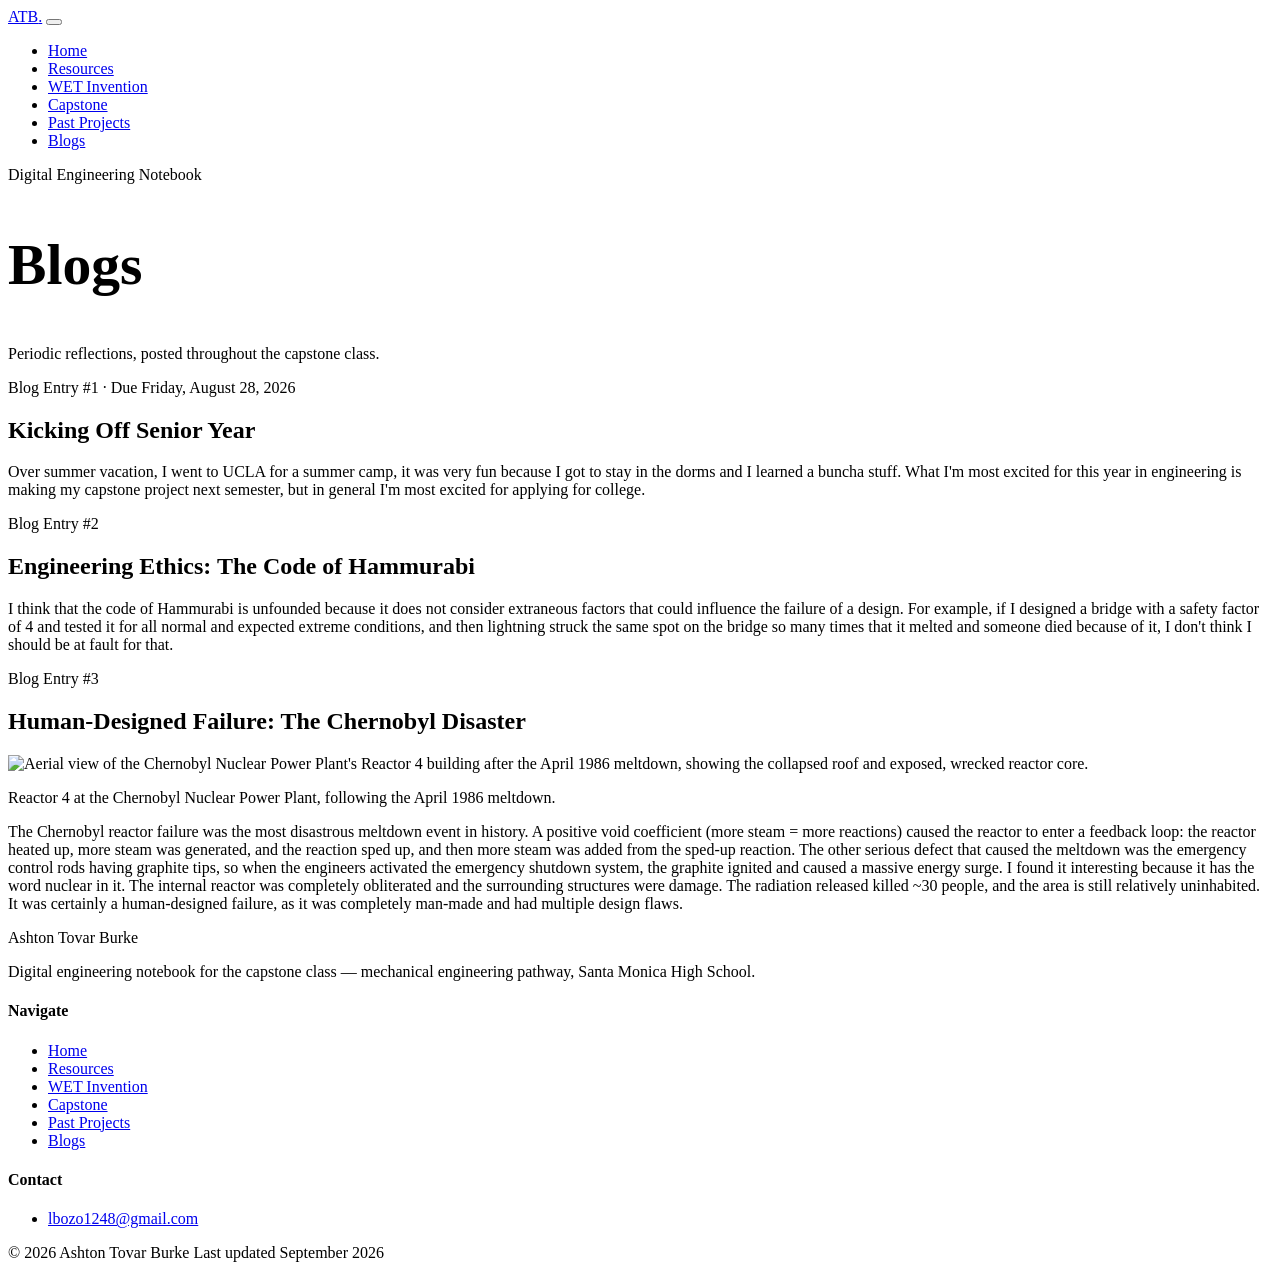
==== blogs.html @ a6df66a4 "Add files via upload" ====
<!doctype html>
<html lang="en">
<head>
  <meta charset="UTF-8" />
  <meta name="viewport" content="width=device-width, initial-scale=1.0" />
  <title>Blogs — Engineering Notebook</title>
  <link rel="stylesheet" href="assets/css/style.css" />
</head>
<body>

  <header class="site-header">
    <nav class="nav-wrap">
      <a class="brand" href="index.html">ATB<span class="brand-dot">.</span></a>
      <button class="nav-toggle" aria-label="Toggle navigation" aria-expanded="false">
        <span></span>
      </button>
      <ul class="nav-links">
        <li><a href="index.html">Home</a></li>
        <li><a href="resources.html">Resources</a></li>
        <li><a href="wet-invention.html">WET Invention</a></li>
        <li><a href="capstone.html">Capstone</a></li>
        <li><a href="past-projects.html">Past Projects</a></li>
        <li><a href="blogs.html" aria-current="page">Blogs</a></li>
      </ul>
    </nav>
  </header>

  <section class="band">
    <div class="band-inner reveal">
      <p class="eyebrow">Digital Engineering Notebook</p>
      <h1 class="display" style="font-size:clamp(2rem,6vw,3.6rem);">Blogs</h1>
      <p class="lede" style="margin-top:16px;">Periodic reflections, posted throughout the capstone class.</p>
    </div>
  </section>

  <section class="band band--tint">
    <div class="band-inner">
      <article class="blog-entry reveal card">
        <p class="blog-meta">Blog Entry #1 &middot; Due Friday, August 28, 2026</p>
        <h2>Kicking Off Senior Year</h2>
        <p>
          Over summer vacation, I went to UCLA for a summer camp, it was very fun because I got
          to stay in the dorms and I learned a buncha stuff. What I'm most excited for this year
          in engineering is making my capstone project next semester, but in general I'm most
          excited for applying for college.
        </p>
      </article>

      <article class="blog-entry reveal card">
        <p class="blog-meta">Blog Entry #2</p>
        <h2>Engineering Ethics: The Code of Hammurabi</h2>
        <p>
          I think that the code of Hammurabi is unfounded because it does not consider extraneous
          factors that could influence the failure of a design. For example, if I designed a
          bridge with a safety factor of 4 and tested it for all normal and expected extreme
          conditions, and then lightning struck the same spot on the bridge so many times that it
          melted and someone died because of it, I don't think I should be at fault for that.
        </p>
      </article>

      <article class="blog-entry reveal card">
        <p class="blog-meta">Blog Entry #3</p>
        <h2>Human-Designed Failure: The Chernobyl Disaster</h2>
        <img src="assets/img/chernobyl-reactor-4.webp" alt="Aerial view of the Chernobyl Nuclear Power Plant's Reactor 4 building after the April 1986 meltdown, showing the collapsed roof and exposed, wrecked reactor core." />
        <p class="blog-caption">Reactor 4 at the Chernobyl Nuclear Power Plant, following the April 1986 meltdown.</p>
        <p>
          The Chernobyl reactor failure was the most disastrous meltdown event in history. A
          positive void coefficient (more steam = more reactions) caused the reactor to enter a
          feedback loop: the reactor heated up, more steam was generated, and the reaction sped
          up, and then more steam was added from the sped-up reaction. The other serious defect
          that caused the meltdown was the emergency control rods having graphite tips, so when
          the engineers activated the emergency shutdown system, the graphite ignited and caused
          a massive energy surge. I found it interesting because it has the word nuclear in it.
          The internal reactor was completely obliterated and the surrounding structures were
          damage. The radiation released killed ~30 people, and the area is still relatively
          uninhabited. It was certainly a human-designed failure, as it was completely man-made
          and had multiple design flaws.
        </p>
      </article>
    </div>
  </section>

  <footer class="site-footer">
    <div class="footer-inner">
      <div class="footer-col">
        <p class="footer-brand">Ashton Tovar Burke</p>
        <p>Digital engineering notebook for the capstone class &mdash; mechanical engineering pathway, Santa Monica High School.</p>
      </div>
      <div class="footer-col">
        <h4>Navigate</h4>
        <ul>
          <li><a href="index.html">Home</a></li>
          <li><a href="resources.html">Resources</a></li>
          <li><a href="wet-invention.html">WET Invention</a></li>
          <li><a href="capstone.html">Capstone</a></li>
          <li><a href="past-projects.html">Past Projects</a></li>
          <li><a href="blogs.html">Blogs</a></li>
        </ul>
      </div>
      <div class="footer-col">
        <h4>Contact</h4>
        <ul>
          <li><a href="mailto:lbozo1248@gmail.com">lbozo1248@gmail.com</a></li>
        </ul>
      </div>
    </div>
    <div class="footer-bottom">
      <span>&copy; 2026 Ashton Tovar Burke</span>
      <span>Last updated September 2026</span>
    </div>
  </footer>

  <script src="assets/js/main.js"></script>
</body>
</html>
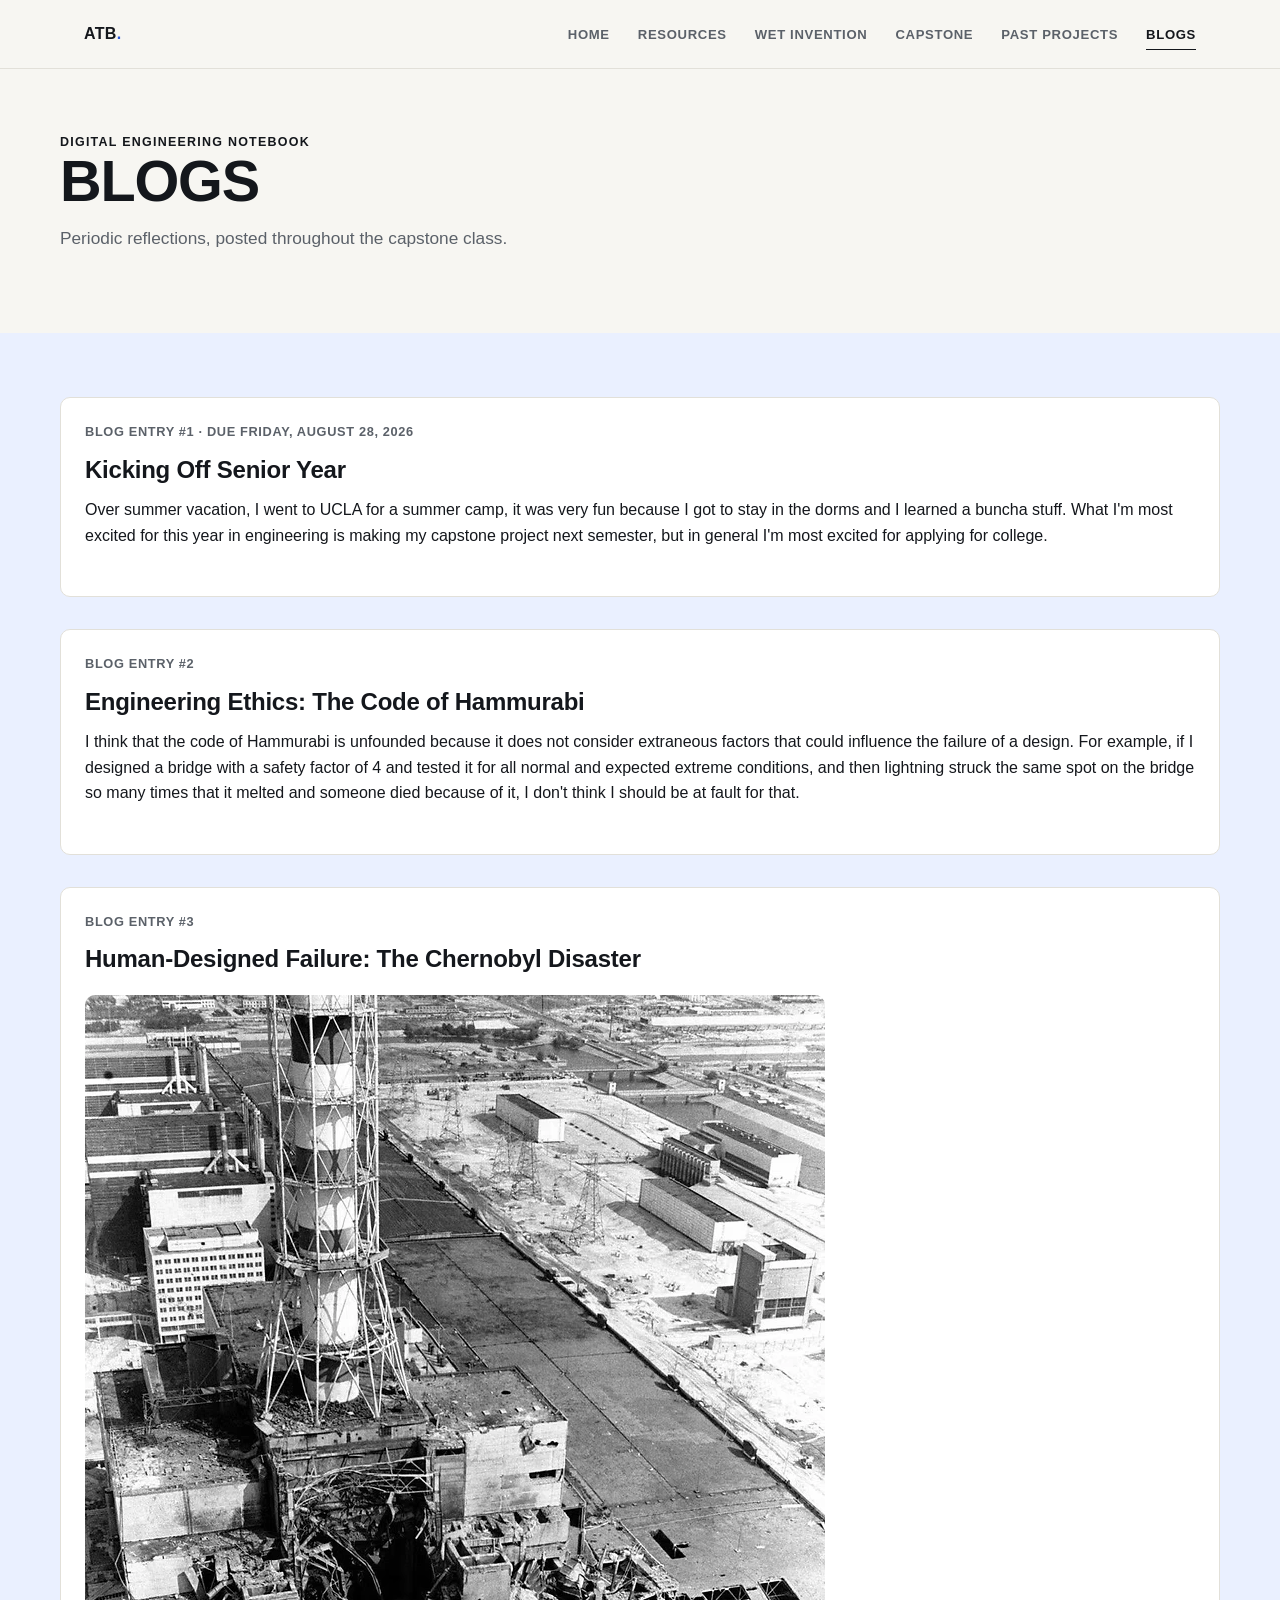
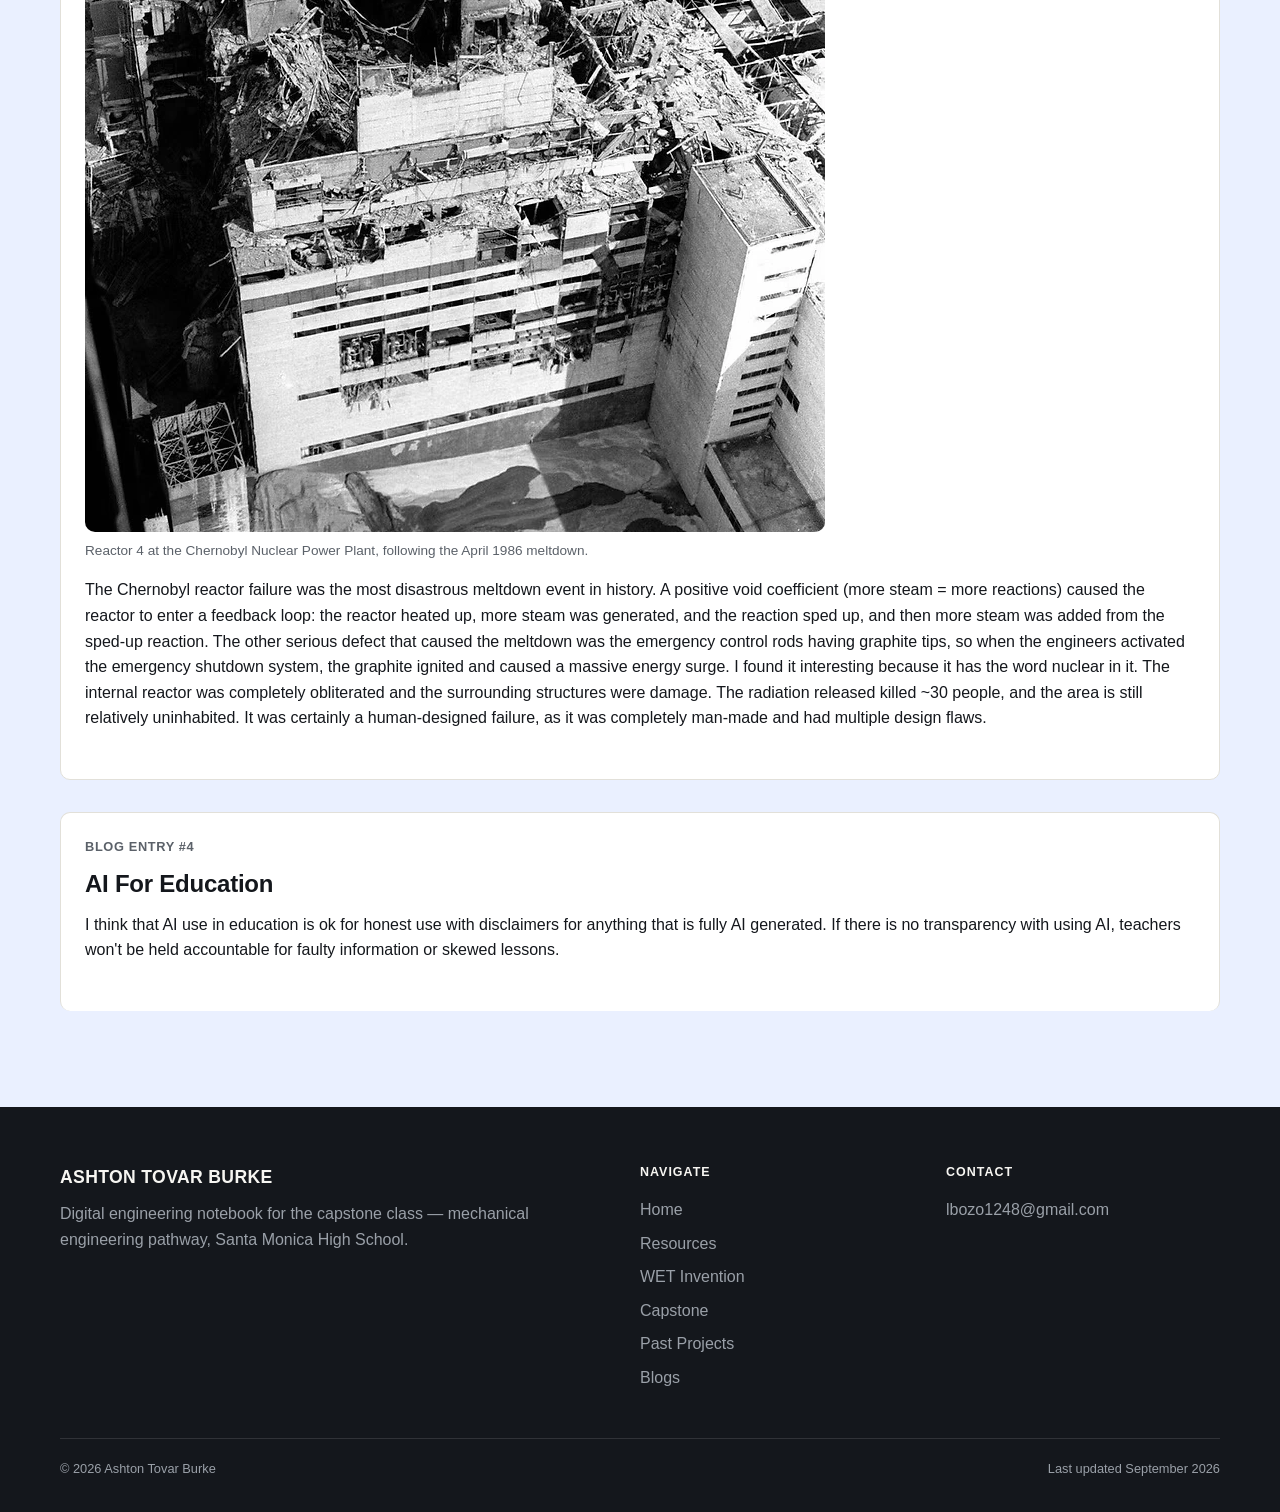
==== commit 05c74f65: "Add new blog entry about AI in education" ====
--- a/blogs.html
+++ b/blogs.html
@@ -77,6 +77,14 @@
           and had multiple design flaws.
         </p>
       </article>
+         <article class="blog-entry reveal card">
+        <p class="blog-meta">Blog Entry #4</p>
+        <h2>AI For Education</h2>
+        <p>
+          I think that AI use in education is ok for honest use with disclaimers for anything that
+          is fully AI generated. If there is no transparency with using AI, teachers won't be held
+          accountable for faulty information or skewed lessons.
+        </p>
     </div>
   </section>
 
--- a/assets/css/style.css
+++ b/assets/css/style.css
@@ -0,0 +1,661 @@
+/* ===========================================================
+   Engineering Notebook — shared stylesheet
+   =========================================================== */
+
+:root {
+  --bg: #f7f6f2;
+  --surface: #ffffff;
+  --ink: #14171c;
+  --ink-soft: #5b6169;
+  --line: #e2e0d9;
+
+  --bg-dark: #14171c;
+  --ink-invert: #f7f6f2;
+  --ink-invert-soft: #9aa0a8;
+  --accent-invert: #7da4ff;
+  --line-dark: rgba(247, 246, 242, 0.12);
+
+  --bg-tint: #eaf0ff;
+  --line-tint: #cdd9f5;
+
+  --accent: #2b5adb;
+  --accent-soft: #dfe9ff;
+  --warn-bg: #fff6e5;
+  --warn-line: #f0c96b;
+
+  --radius: 10px;
+  --maxw: 860px;
+  --wide: 1160px;
+
+  --font: "Inter", -apple-system, BlinkMacSystemFont, "Segoe UI", Roboto, Helvetica, Arial, sans-serif;
+  --mono: "JetBrains Mono", "SFMono-Regular", Consolas, "Liberation Mono", Menlo, monospace;
+}
+
+* { box-sizing: border-box; }
+
+html { scroll-behavior: smooth; }
+
+body {
+  margin: 0;
+  font-family: var(--font);
+  color: var(--ink);
+  background: var(--bg);
+  line-height: 1.6;
+  -webkit-font-smoothing: antialiased;
+}
+
+@media (prefers-reduced-motion: reduce) {
+  html { scroll-behavior: auto; }
+}
+
+img { max-width: 100%; display: block; }
+
+a { color: var(--accent); text-decoration: none; }
+a:hover { text-decoration: underline; }
+
+a:focus-visible,
+button:focus-visible,
+.nav-toggle:focus-visible {
+  outline: 2px solid var(--accent);
+  outline-offset: 3px;
+  border-radius: 2px;
+}
+.band--dark a:focus-visible { outline-color: var(--accent-invert); }
+
+.band--dark a { color: var(--accent-invert); }
+
+/* ---------- Header / nav ---------- */
+
+.site-header {
+  border-bottom: 1px solid var(--line);
+  background: rgba(247, 246, 242, 0.92);
+  backdrop-filter: blur(6px);
+  position: sticky;
+  top: 0;
+  z-index: 20;
+}
+
+.nav-wrap {
+  max-width: var(--wide);
+  margin: 0 auto;
+  padding: 0 24px;
+  display: flex;
+  align-items: center;
+  justify-content: space-between;
+  height: 68px;
+}
+
+.brand {
+  font-weight: 800;
+  font-size: 1rem;
+  letter-spacing: 0.02em;
+  text-transform: uppercase;
+  color: var(--ink);
+}
+.brand:hover { text-decoration: none; }
+.brand .brand-dot { color: var(--accent); }
+
+.nav-links {
+  display: flex;
+  gap: 28px;
+  list-style: none;
+  margin: 0;
+  padding: 0;
+}
+
+.nav-links a {
+  position: relative;
+  display: inline-block;
+  padding: 8px 0;
+  color: var(--ink-soft);
+  font-size: 0.82rem;
+  font-weight: 600;
+  text-transform: uppercase;
+  letter-spacing: 0.05em;
+}
+
+.nav-links a::after {
+  content: "";
+  position: absolute;
+  left: 0;
+  bottom: 3px;
+  width: 100%;
+  height: 1px;
+  background: var(--accent);
+  transform: scaleX(0);
+  transform-origin: left;
+  transition: transform 0.25s ease;
+}
+
+.nav-links a:hover {
+  color: var(--ink);
+  text-decoration: none;
+}
+.nav-links a:hover::after { transform: scaleX(1); }
+
+.nav-links a[aria-current="page"] { color: var(--ink); }
+.nav-links a[aria-current="page"]::after { transform: scaleX(1); background: var(--ink); }
+
+.nav-toggle {
+  display: none;
+  align-items: center;
+  justify-content: center;
+  min-width: 44px;
+  min-height: 44px;
+  background: none;
+  border: 1px solid var(--line);
+  border-radius: 8px;
+  padding: 0;
+  cursor: pointer;
+}
+.nav-toggle span,
+.nav-toggle span::before,
+.nav-toggle span::after {
+  display: block;
+  width: 18px;
+  height: 2px;
+  background: var(--ink);
+  position: relative;
+  transition: 0.2s;
+}
+.nav-toggle span::before,
+.nav-toggle span::after { content: ""; position: absolute; }
+.nav-toggle span::before { top: -6px; }
+.nav-toggle span::after { top: 6px; }
+
+/* ---------- Bands (full-bleed sections) ---------- */
+
+.band {
+  padding: 64px 24px;
+}
+.band-inner {
+  max-width: var(--wide);
+  margin: 0 auto;
+}
+.band--narrow .band-inner { max-width: var(--maxw); }
+
+.band--dark {
+  background: var(--bg-dark);
+  color: var(--ink-invert);
+}
+.band--dark .ink-soft-invert,
+.band--dark p { color: var(--ink-invert-soft); }
+.band--dark h1, .band--dark h2, .band--dark h3 { color: var(--ink-invert); }
+
+.band--tint {
+  background: var(--bg-tint);
+}
+
+main.plain {
+  max-width: var(--maxw);
+  margin: 0 auto;
+  padding: 56px 24px 96px;
+}
+
+/* ---------- Section headers (eyebrow + mark) ---------- */
+
+.section-head {
+  display: grid;
+  grid-template-columns: minmax(160px, 1fr) 2fr;
+  gap: 24px;
+  align-items: start;
+  margin-bottom: 32px;
+}
+
+.section-head__label {
+  display: flex;
+  align-items: center;
+  gap: 10px;
+}
+
+.section-head__mark {
+  width: 9px;
+  height: 9px;
+  background: var(--accent);
+  transform: rotate(45deg);
+  flex: none;
+}
+
+.eyebrow {
+  text-transform: uppercase;
+  letter-spacing: 0.1em;
+  font-size: 0.78rem;
+  font-weight: 700;
+  color: inherit;
+  margin: 0;
+}
+
+.section-head__desc {
+  color: var(--ink-soft);
+  margin: 0;
+  max-width: 60ch;
+}
+.band--dark .section-head__desc { color: var(--ink-invert-soft); }
+
+@media (max-width: 640px) {
+  .section-head { grid-template-columns: 1fr; }
+}
+
+/* ---------- Typography ---------- */
+
+h1, h2, h3 {
+  font-weight: 800;
+  letter-spacing: -0.01em;
+  color: var(--ink);
+  margin: 0 0 8px;
+}
+
+.display {
+  font-size: clamp(2.6rem, 7vw, 5.4rem);
+  line-height: 0.98;
+  font-weight: 800;
+  letter-spacing: -0.02em;
+  text-transform: uppercase;
+  margin: 0;
+}
+.display .accent { color: var(--accent); }
+
+/* ---------- Hero (full-height, centered) ---------- */
+
+.hero {
+  min-height: calc(100dvh - 68px);
+  display: flex;
+  flex-direction: column;
+  justify-content: space-between;
+  gap: 40px;
+  padding: 48px 24px 32px;
+  text-align: center;
+}
+
+.hero-inner { margin: auto 0; }
+
+.hero-eyebrow {
+  display: flex;
+  justify-content: center;
+}
+
+.hero-lede {
+  margin: 20px auto 0;
+}
+
+.hero-bottom {
+  display: grid;
+  grid-template-columns: 1fr auto 1fr;
+  align-items: center;
+  gap: 20px;
+  border-top: 1px solid var(--line);
+  padding-top: 24px;
+}
+
+.hero-bottom__now {
+  display: flex;
+  align-items: center;
+  gap: 14px;
+  justify-self: start;
+  text-align: left;
+}
+
+.hero-bottom__label {
+  margin: 0;
+  font-size: 0.72rem;
+  text-transform: uppercase;
+  letter-spacing: 0.08em;
+  color: var(--ink-soft);
+}
+
+.hero-bottom__track {
+  margin: 0;
+  font-weight: 700;
+  font-size: 0.9rem;
+}
+
+.hero-bottom__blurb {
+  margin: 0;
+  color: var(--ink-soft);
+  font-size: 0.92rem;
+  max-width: 42ch;
+  justify-self: center;
+}
+
+.hero-bottom .eq-toggle { justify-self: end; }
+
+@media (max-width: 720px) {
+  .hero-bottom {
+    grid-template-columns: 1fr;
+    justify-items: center;
+    text-align: center;
+    gap: 18px;
+  }
+  .hero-bottom__now { justify-self: center; text-align: center; flex-direction: column; gap: 8px; }
+}
+
+/* ---------- Hero name photo-cycle ---------- */
+
+.hero-name {
+  display: flex;
+  flex-wrap: wrap;
+  justify-content: center;
+  align-items: center;
+  gap: 0.18em;
+}
+
+.hero-photo {
+  position: relative;
+  display: inline-block;
+  width: clamp(52px, 9vw, 96px);
+  height: clamp(52px, 9vw, 96px);
+  border-radius: 14px;
+  overflow: hidden;
+  background: var(--line);
+  vertical-align: middle;
+}
+
+.hero-photo__img {
+  position: absolute;
+  inset: 0;
+  width: 100%;
+  height: 100%;
+  object-fit: cover;
+  opacity: 0;
+  transition: opacity 1.1s ease;
+}
+.hero-photo__img.is-active { opacity: 1; }
+
+@media (prefers-reduced-motion: reduce) {
+  .hero-photo__img { transition: none; }
+}
+
+/* ---------- Sound toggle + equalizer ---------- */
+
+.eq-toggle {
+  display: inline-flex;
+  align-items: center;
+  gap: 10px;
+  min-height: 44px;
+  background: none;
+  border: 1px solid var(--line);
+  border-radius: 999px;
+  padding: 8px 18px;
+  font-size: 0.8rem;
+  font-weight: 700;
+  text-transform: uppercase;
+  letter-spacing: 0.04em;
+  color: var(--ink-soft);
+  cursor: pointer;
+}
+.eq-toggle:hover { border-color: var(--accent); color: var(--ink); }
+.eq-toggle[aria-pressed="true"] { color: var(--ink); border-color: var(--ink); }
+.eq-toggle:disabled { cursor: not-allowed; opacity: 0.6; }
+
+.eq-bars {
+  display: flex;
+  align-items: flex-end;
+  gap: 3px;
+  height: 16px;
+}
+.eq-bars span {
+  width: 3px;
+  height: 4px;
+  background: currentColor;
+  border-radius: 2px;
+}
+.eq-bars.is-playing span {
+  animation: eq-bounce 0.9s ease-in-out infinite;
+}
+.eq-bars.is-playing span:nth-child(1) { animation-delay: 0s; }
+.eq-bars.is-playing span:nth-child(2) { animation-delay: 0.12s; }
+.eq-bars.is-playing span:nth-child(3) { animation-delay: 0.24s; }
+.eq-bars.is-playing span:nth-child(4) { animation-delay: 0.08s; }
+.eq-bars.is-playing span:nth-child(5) { animation-delay: 0.2s; }
+
+@keyframes eq-bounce {
+  0%, 100% { height: 4px; }
+  50% { height: 16px; }
+}
+
+@media (prefers-reduced-motion: reduce) {
+  .eq-bars.is-playing span { animation: none; height: 12px; }
+}
+
+h2 { font-size: 1.5rem; }
+h3 { font-size: 1.1rem; }
+
+.lede {
+  font-size: 1.08rem;
+  color: var(--ink-soft);
+  max-width: 60ch;
+}
+
+p { margin: 0 0 16px; }
+
+.u-caps {
+  text-transform: uppercase;
+  letter-spacing: 0.08em;
+  font-size: 0.8rem;
+  font-weight: 700;
+}
+
+/* ---------- Components ---------- */
+
+.card {
+  background: var(--surface);
+  border: 1px solid var(--line);
+  border-radius: var(--radius);
+  padding: 24px;
+  margin-bottom: 20px;
+}
+
+.tag-row {
+  display: flex;
+  flex-wrap: wrap;
+  gap: 8px;
+  margin: 16px 0 8px;
+}
+
+.tag {
+  font-size: 0.78rem;
+  font-weight: 700;
+  text-transform: uppercase;
+  letter-spacing: 0.04em;
+  padding: 6px 12px;
+  border-radius: 999px;
+  background: var(--accent-soft);
+  color: var(--accent);
+}
+.band--dark .tag { background: rgba(255,255,255,0.08); color: var(--ink-invert); }
+
+.btn {
+  display: inline-flex;
+  align-items: center;
+  gap: 6px;
+  cursor: pointer;
+  padding: 11px 20px;
+  border-radius: 999px;
+  background: var(--ink);
+  color: #fff;
+  font-weight: 700;
+  font-size: 0.82rem;
+  text-transform: uppercase;
+  letter-spacing: 0.04em;
+}
+.btn:hover { background: var(--accent); text-decoration: none; }
+
+.contact-list {
+  list-style: none;
+  padding: 0;
+  margin: 16px 0 0;
+}
+.contact-list li {
+  padding: 14px 0;
+  border-bottom: 1px solid var(--line);
+  display: flex;
+  gap: 10px;
+  align-items: baseline;
+}
+.contact-list span.label {
+  color: var(--ink-soft);
+  min-width: 90px;
+  font-weight: 700;
+  text-transform: uppercase;
+  font-size: 0.75rem;
+  letter-spacing: 0.06em;
+}
+
+.placeholder-notice {
+  background: var(--warn-bg);
+  border: 1px solid var(--warn-line);
+  border-radius: var(--radius);
+  padding: 18px 20px;
+  color: #6b5416;
+  font-size: 0.95rem;
+}
+
+/* Numbered index rows (projects, resources) */
+.index-list { list-style: none; margin: 0; padding: 0; }
+.index-row {
+  display: grid;
+  grid-template-columns: 56px 1fr;
+  gap: 20px;
+  padding: 22px 0;
+  border-bottom: 1px solid var(--line);
+}
+.band--dark .index-row { border-bottom-color: var(--line-dark); }
+.index-row__num {
+  font-family: var(--mono);
+  font-size: 0.85rem;
+  color: var(--accent);
+  font-weight: 700;
+  padding-top: 2px;
+}
+.index-row__title { font-weight: 700; margin: 0 0 4px; font-size: 1.05rem; }
+.index-row__desc { color: var(--ink-soft); margin: 0; font-size: 0.94rem; }
+.band--dark .index-row__desc { color: var(--ink-invert-soft); }
+
+.project-grid {
+  display: grid;
+  grid-template-columns: 1fr;
+  gap: 20px;
+}
+
+.media-slot {
+  border: 1.5px dashed var(--line);
+  border-radius: var(--radius);
+  background: #f0efe9;
+  color: var(--ink-soft);
+  aspect-ratio: 16 / 9;
+  display: flex;
+  align-items: center;
+  justify-content: center;
+  font-size: 0.9rem;
+  text-align: center;
+  padding: 16px;
+}
+
+.blog-entry {
+  border-bottom: 1px solid var(--line);
+  padding-bottom: 32px;
+  margin-bottom: 32px;
+}
+.blog-entry:last-child { border-bottom: none; }
+.blog-meta {
+  color: var(--ink-soft);
+  font-size: 0.8rem;
+  text-transform: uppercase;
+  letter-spacing: 0.05em;
+  font-weight: 700;
+  margin-bottom: 8px;
+}
+.blog-entry img {
+  border-radius: var(--radius);
+  margin: 16px 0 8px;
+}
+.blog-caption {
+  color: var(--ink-soft);
+  font-size: 0.85rem;
+  margin: 0 0 16px;
+}
+
+/* ---------- Scroll reveal ---------- */
+
+.reveal {
+  opacity: 0;
+  transform: translateY(18px);
+  transition: opacity 0.6s ease, transform 0.6s ease;
+}
+.reveal.is-visible {
+  opacity: 1;
+  transform: translateY(0);
+}
+@media (prefers-reduced-motion: reduce) {
+  .reveal { opacity: 1; transform: none; transition: none; }
+}
+
+/* ---------- Footer ---------- */
+
+.site-footer {
+  background: var(--bg-dark);
+  color: var(--ink-invert-soft);
+  padding: 56px 24px 32px;
+}
+.footer-inner {
+  max-width: var(--wide);
+  margin: 0 auto;
+  display: grid;
+  grid-template-columns: 2fr 1fr 1fr;
+  gap: 32px;
+}
+.footer-col h4 {
+  color: var(--ink-invert);
+  font-size: 0.78rem;
+  text-transform: uppercase;
+  letter-spacing: 0.08em;
+  margin: 0 0 14px;
+}
+.footer-col ul { list-style: none; margin: 0; padding: 0; }
+.footer-col li { margin-bottom: 8px; }
+.footer-col a { color: var(--ink-invert-soft); }
+.footer-col a:hover { color: var(--ink-invert); }
+.footer-brand {
+  font-weight: 800;
+  text-transform: uppercase;
+  letter-spacing: 0.02em;
+  color: var(--ink-invert);
+  font-size: 1.1rem;
+  margin-bottom: 10px;
+}
+.footer-bottom {
+  max-width: var(--wide);
+  margin: 40px auto 0;
+  padding-top: 20px;
+  border-top: 1px solid var(--line-dark);
+  font-size: 0.8rem;
+  display: flex;
+  justify-content: space-between;
+  flex-wrap: wrap;
+  gap: 8px;
+}
+
+@media (max-width: 720px) {
+  .footer-inner { grid-template-columns: 1fr 1fr; }
+  .footer-inner > .footer-col:first-child { grid-column: 1 / -1; }
+}
+
+/* ---------- Responsive nav ---------- */
+
+@media (max-width: 720px) {
+  .nav-toggle { display: flex; }
+  .nav-links {
+    position: absolute;
+    top: 68px;
+    left: 0;
+    right: 0;
+    background: var(--bg);
+    border-bottom: 1px solid var(--line);
+    flex-direction: column;
+    gap: 4px;
+    padding: 8px 16px 16px;
+    display: none;
+  }
+  .nav-links.open { display: flex; }
+  .nav-links a { padding: 14px 0; min-height: 44px; display: flex; align-items: center; }
+}
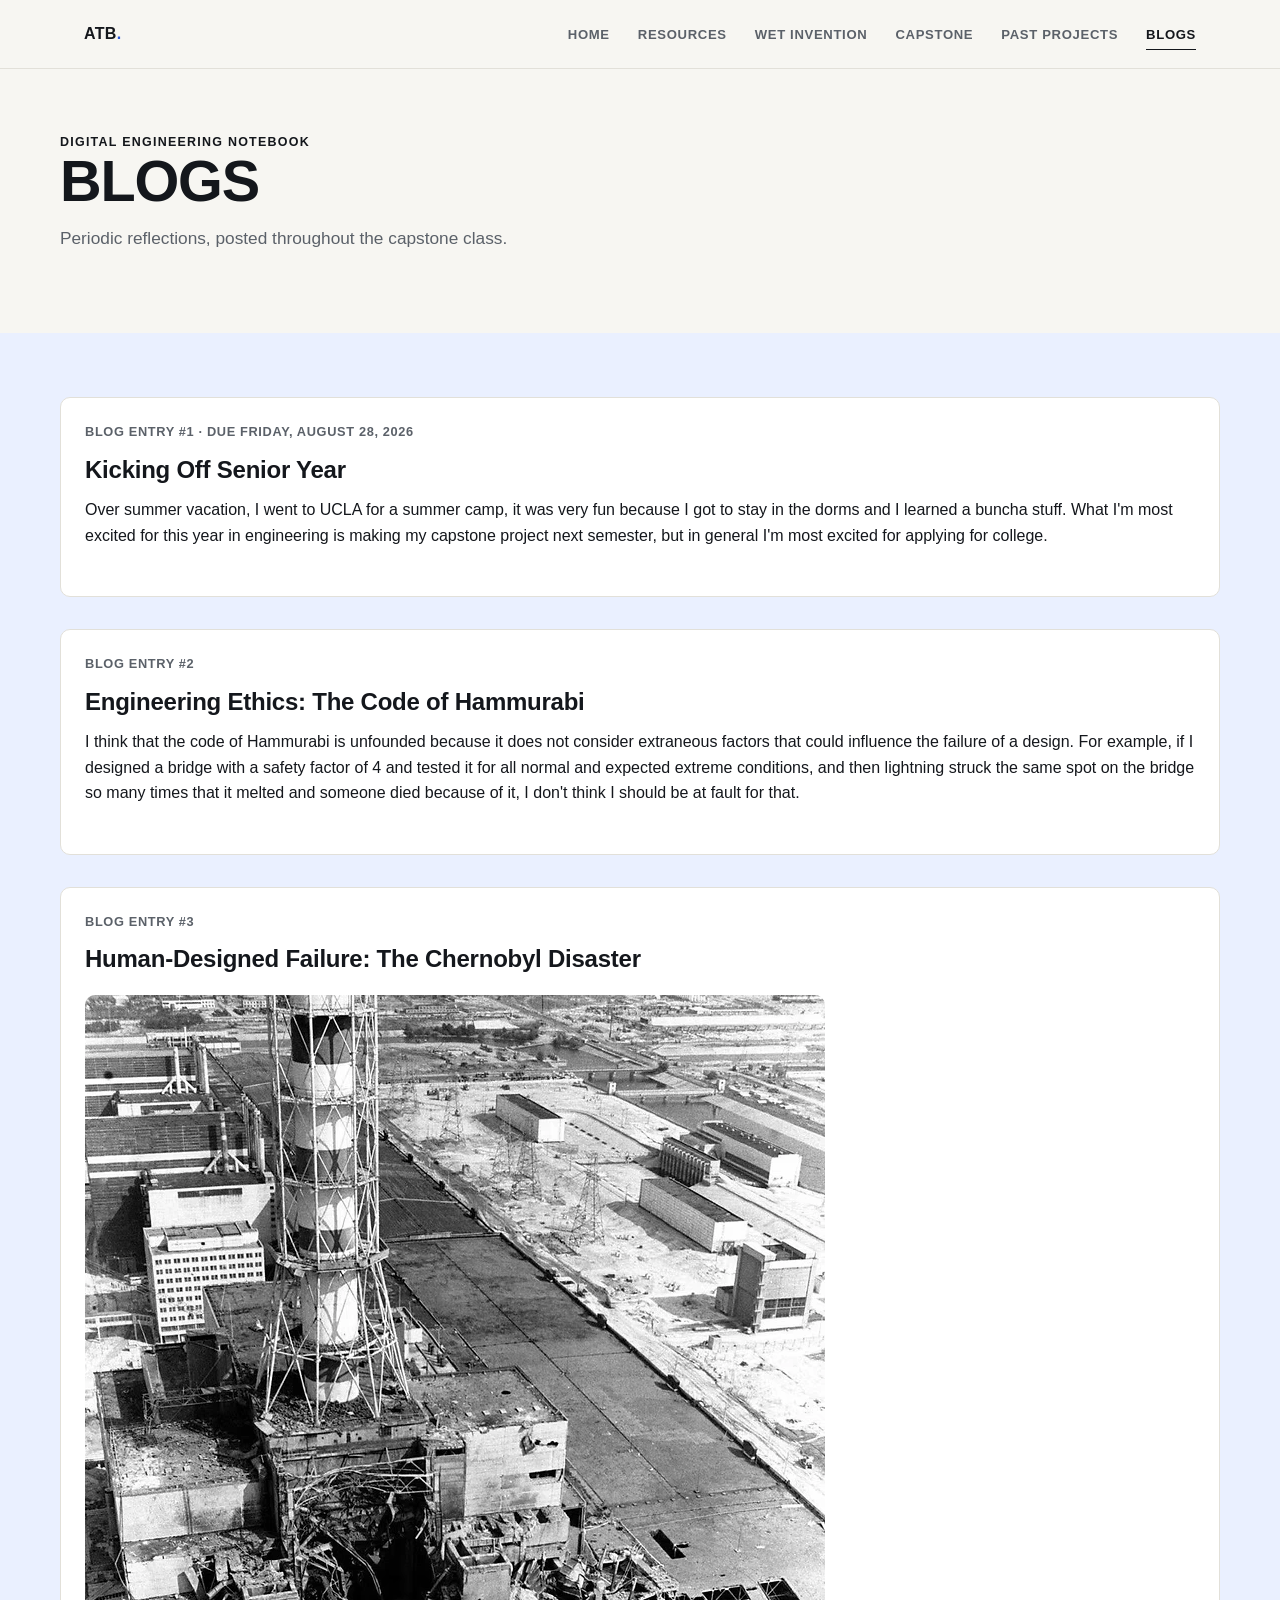
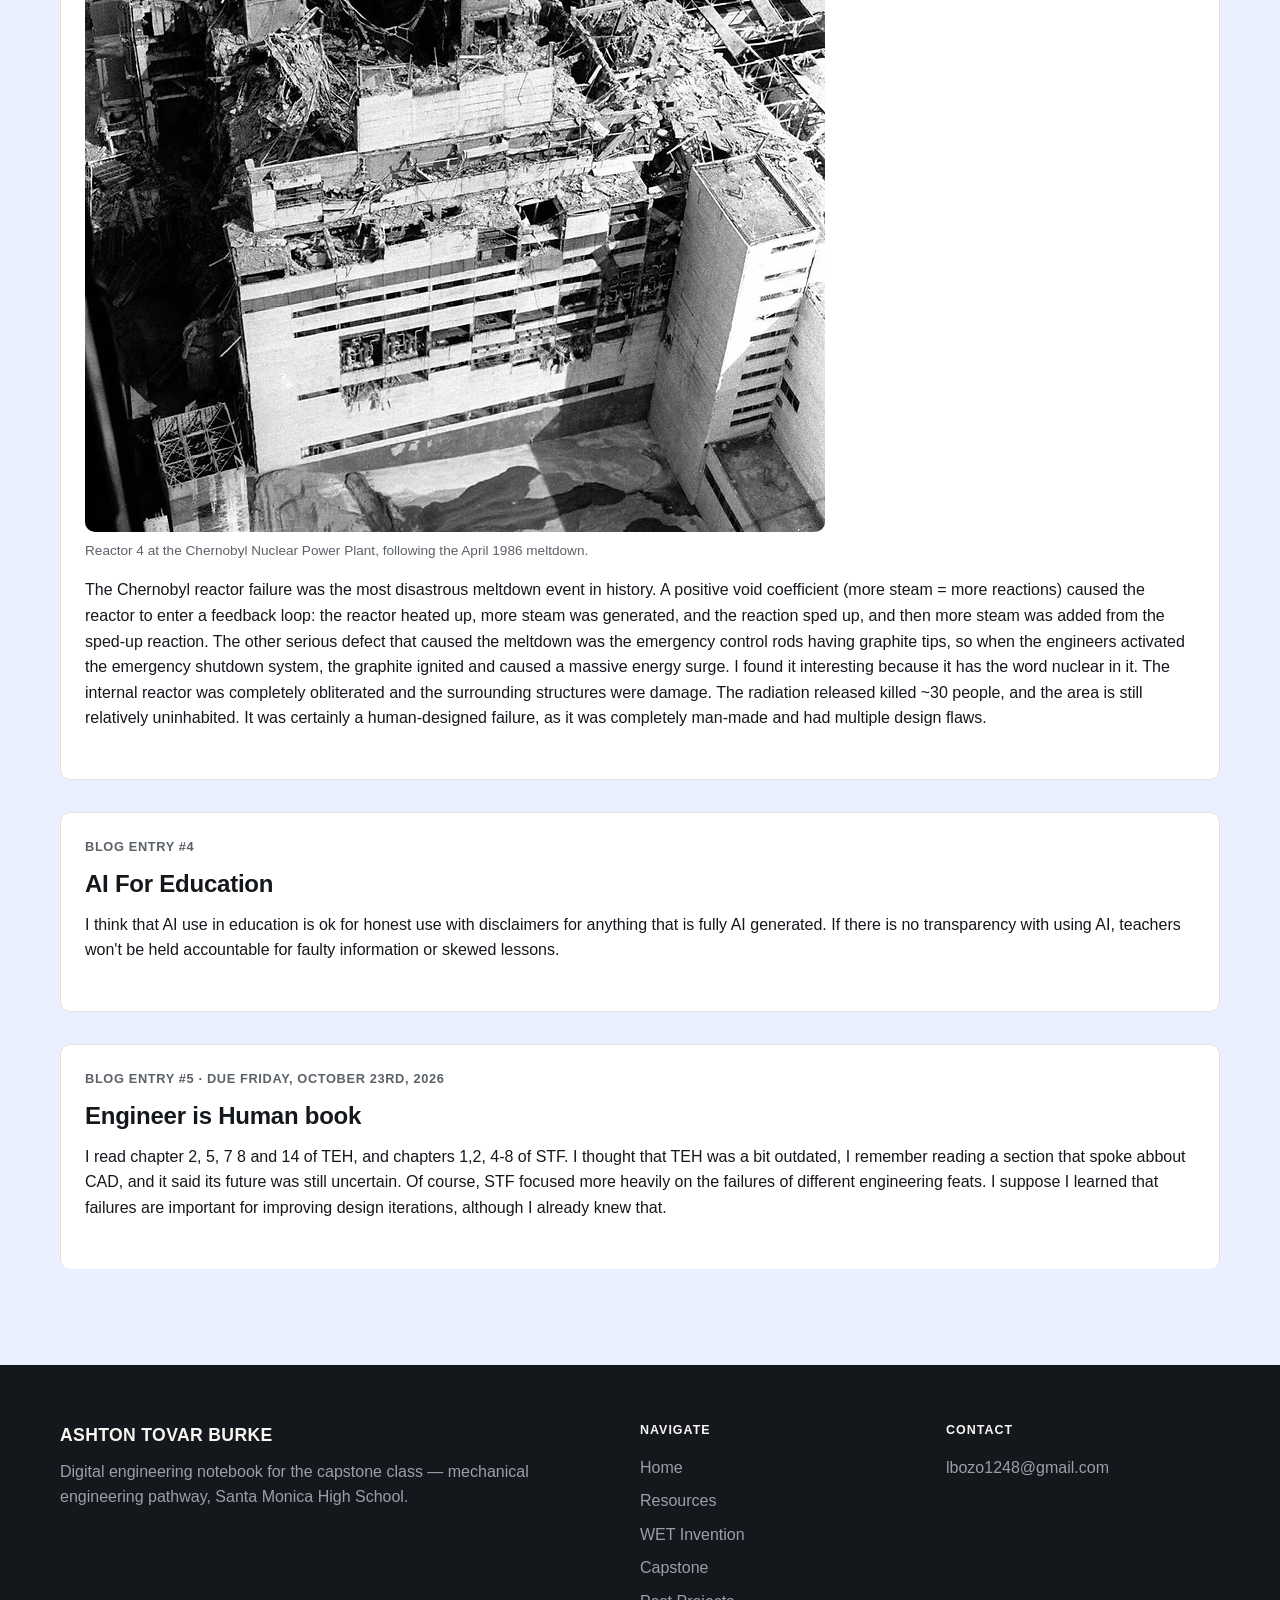
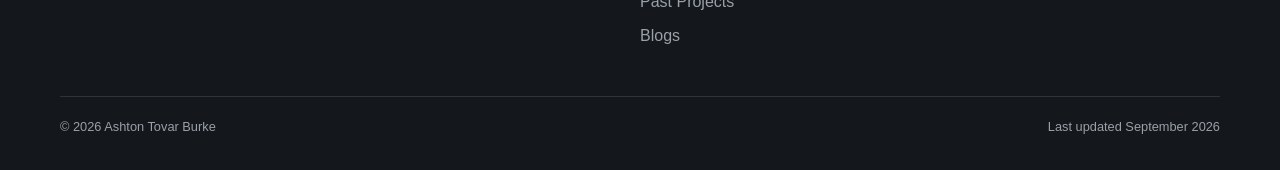
==== commit 139e162e: "Add blog entry about 'Engineer is Human' book Added blog entry discussing the 'Engineer is Human' bo" ====
--- a/blogs.html
+++ b/blogs.html
@@ -85,6 +85,19 @@
           is fully AI generated. If there is no transparency with using AI, teachers won't be held
           accountable for faulty information or skewed lessons.
         </p>
+         </article>
+      <article class="blog-entry reveal card">
+        <p class="blog-meta">Blog Entry #5 &middot; Due Friday, October 23rd, 2026</p>
+        <h2>Engineer is Human book</h2>
+        <p>
+          I read chapter 2, 5, 7 8 and 14 of TEH, and chapters 1,2, 4-8 of STF. I thought that TEH 
+          was a bit outdated, I remember reading a section that spoke abbout CAD, and it said its
+          future was still uncertain. Of course, STF focused more heavily on the failures of different
+          engineering feats. I suppose I learned that failures are important for improving design iterations,
+          although I already knew that.
+        </p>
+      </article>
+
     </div>
   </section>
 
